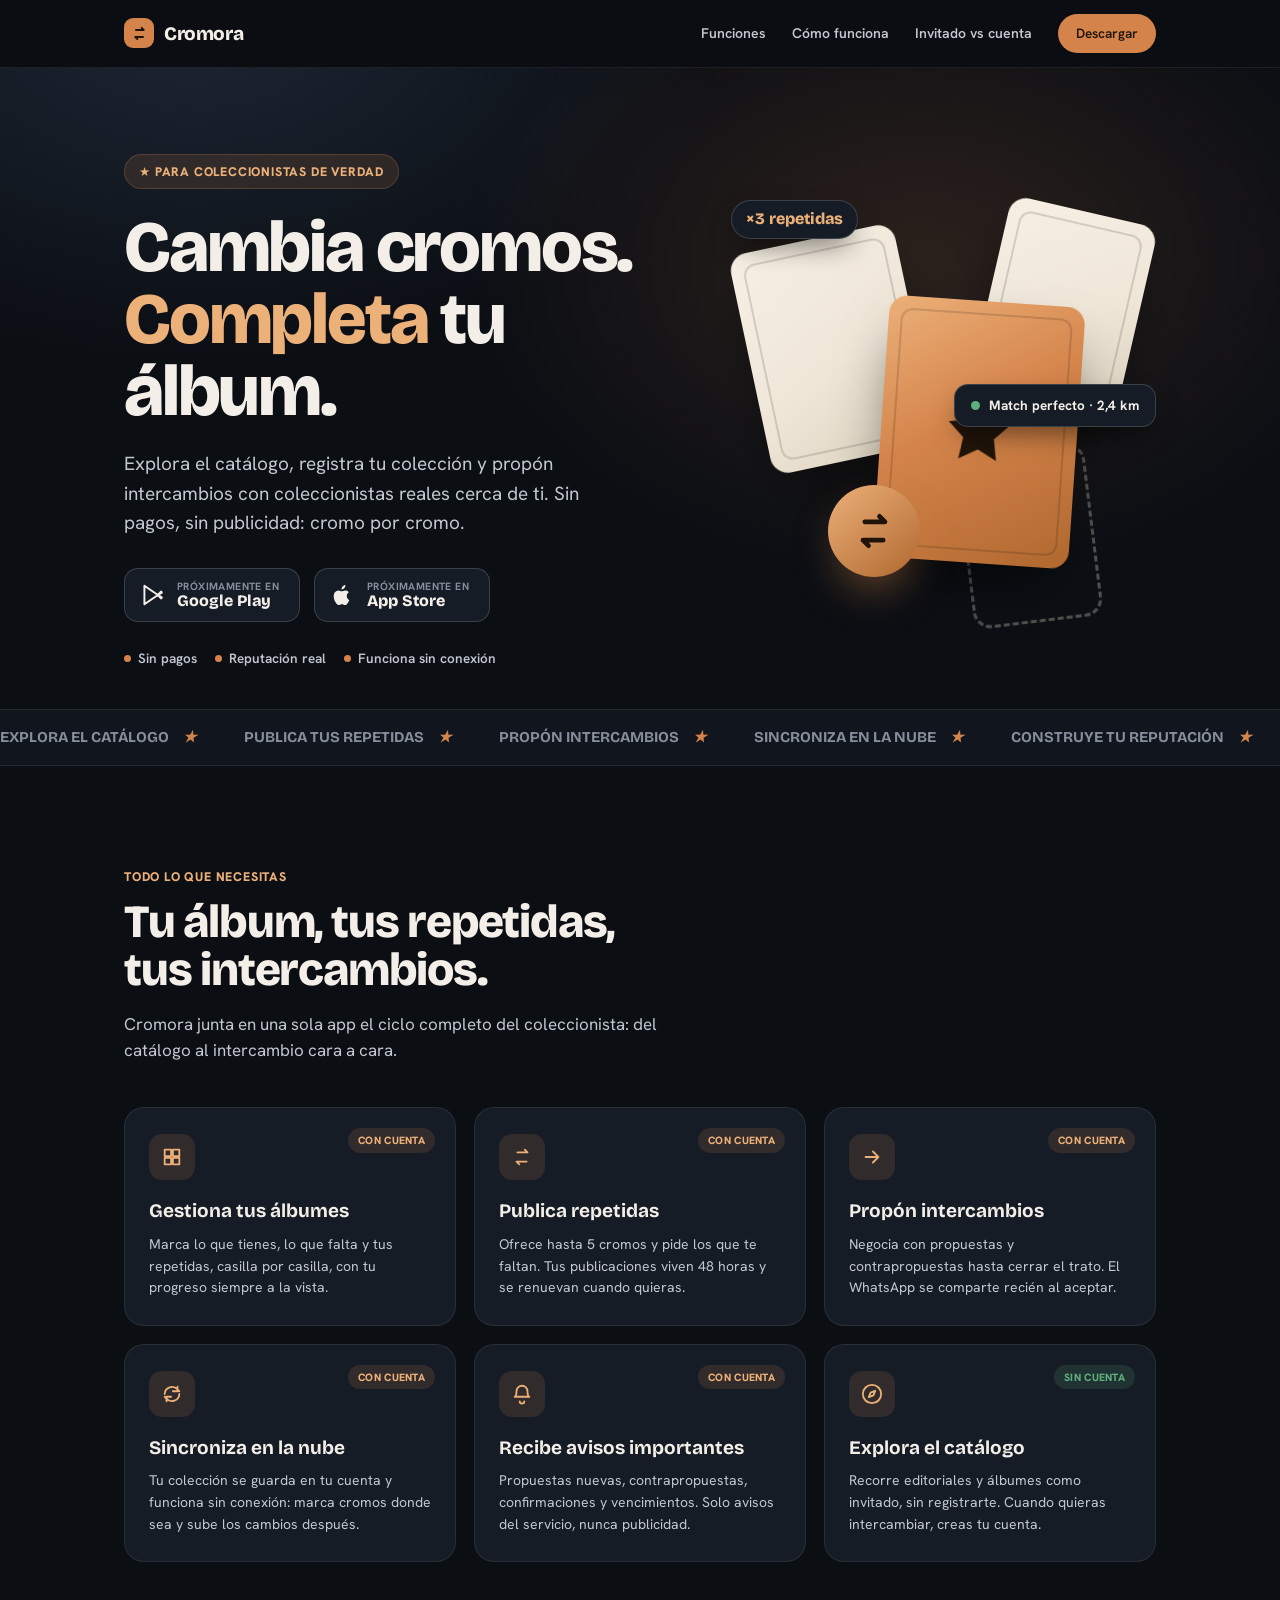
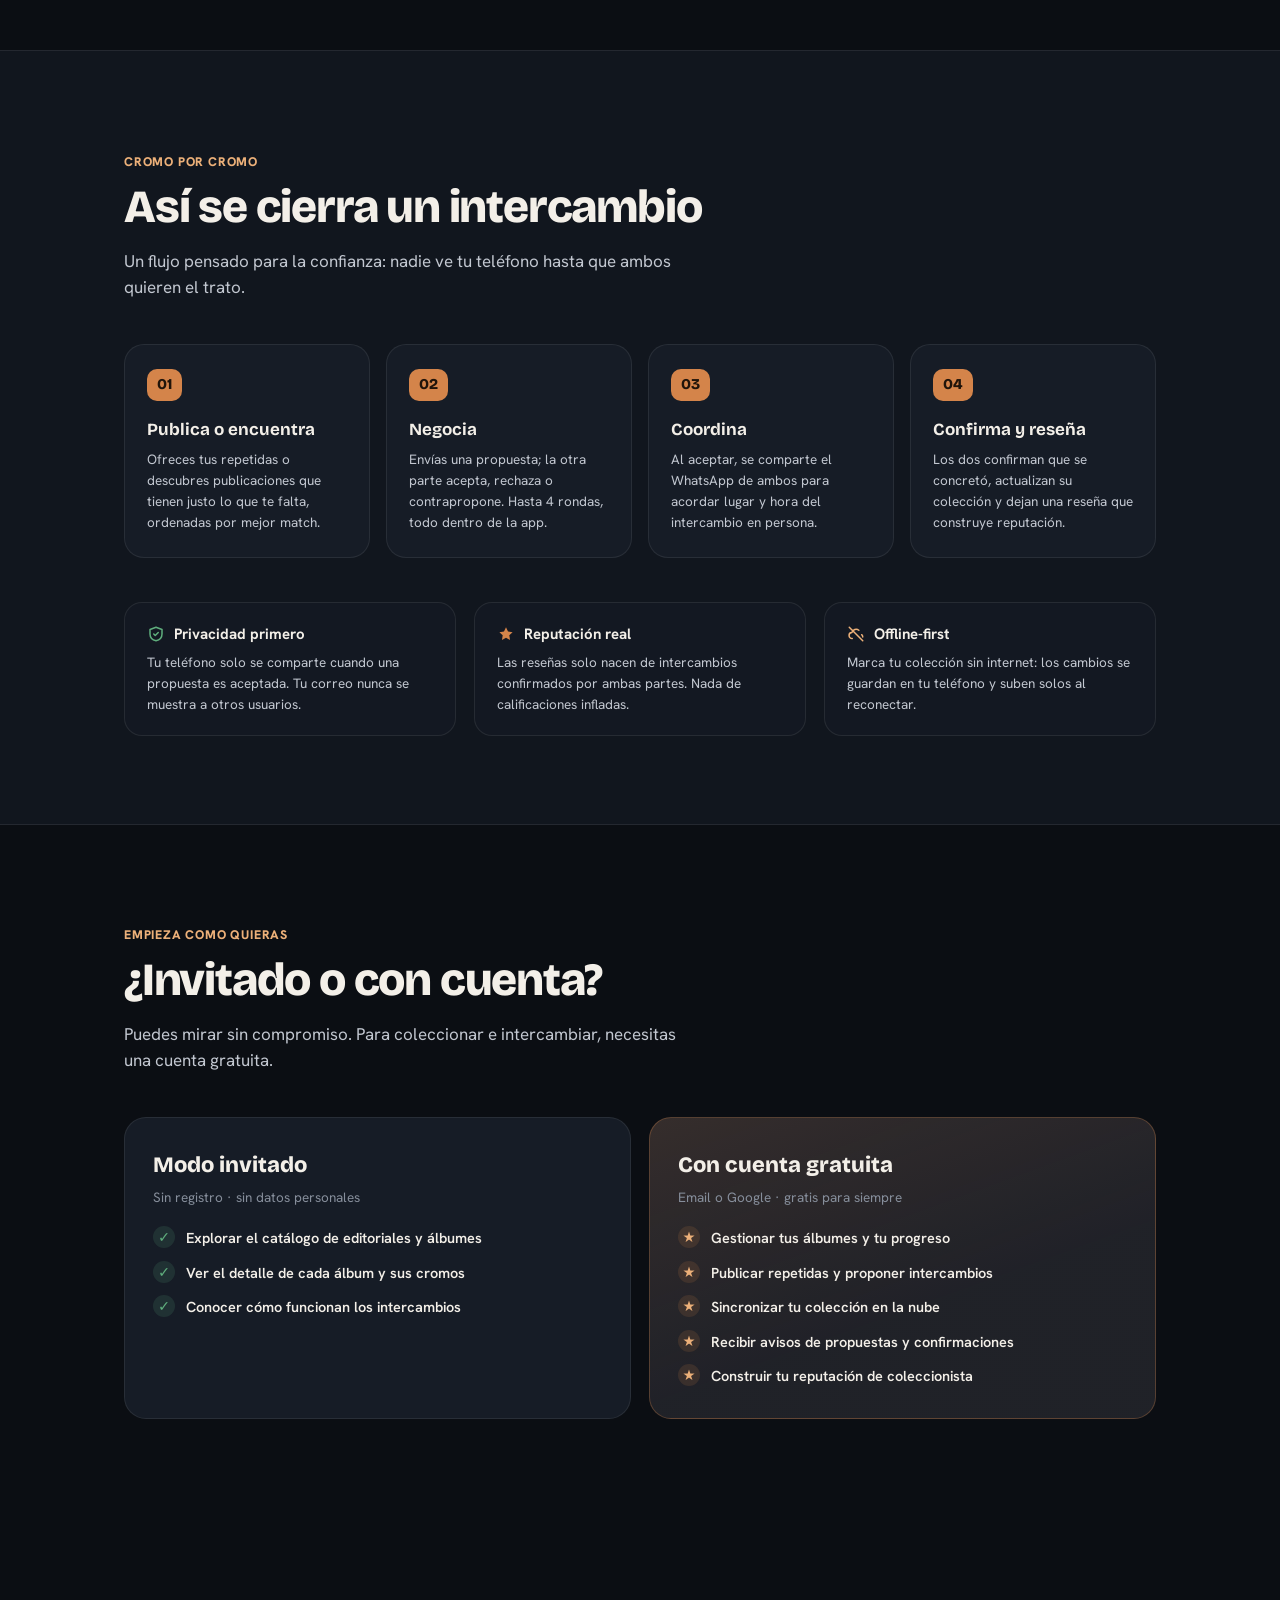
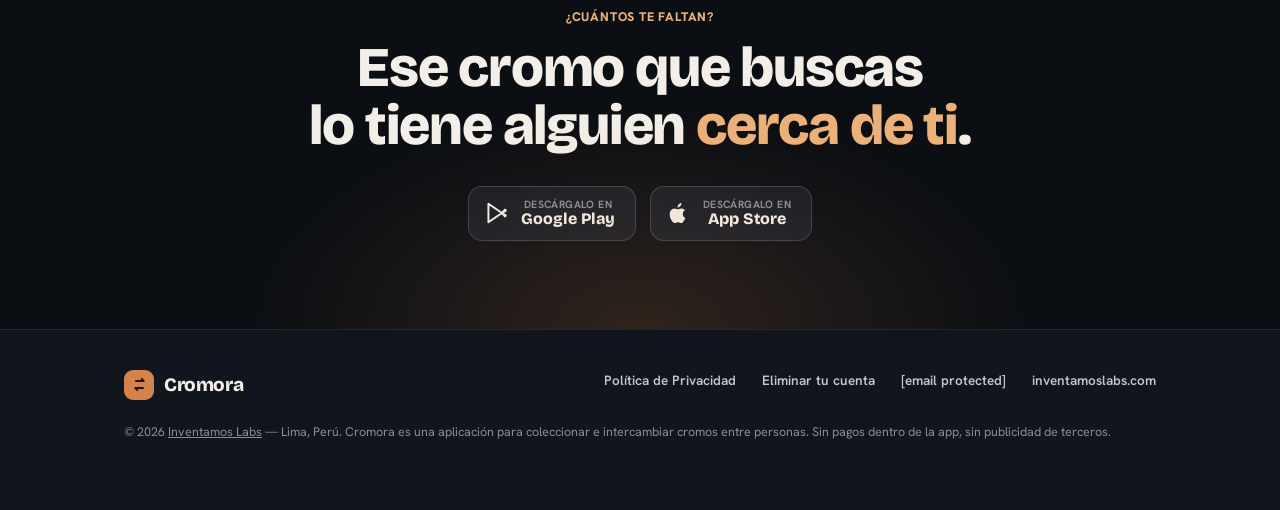
==== cromora.html @ b6d37488 "feat: add cromora pages" ====
<!DOCTYPE html>
<html lang="es">
<head>
<meta charset="UTF-8" />
<meta name="viewport" content="width=device-width, initial-scale=1.0" />
<title>Cromora — Cambia cromos. Completa tu álbum.</title>
<meta name="description" content="Cromora es la app para coleccionistas: explora catálogos de álbumes, registra tu colección, publica repetidas e intercambia con personas reales cerca de ti." />
<meta property="og:title" content="Cromora — Cambia cromos. Completa tu álbum." />
<meta property="og:description" content="La app para coleccionistas: catálogo, colección offline-first, intercambios con reputación real. Sin pagos, sin publicidad." />
<meta property="og:type" content="website" />
<link rel="preconnect" href="https://fonts.googleapis.com" />
<link rel="preconnect" href="https://fonts.gstatic.com" crossorigin />
<link href="https://fonts.googleapis.com/css2?family=Hanken+Grotesk:wght@400;500;600;700;800&family=Bricolage+Grotesque:opsz,wght@12..96,600;12..96,700;12..96,800&display=swap" rel="stylesheet" />
<style>
  :root {
    --bg: #0B0E13;
    --bg2: #11161E;
    --surface: #161C26;
    --surface-2: #1D2430;
    --border: rgba(255,255,255,0.08);
    --border-strong: rgba(255,255,255,0.16);
    --text: #F3EFE8;
    --text-2: #C2C7D0;
    --muted: #868E9B;
    --amber: #D4844A;
    --amber-l: #ECB079;
    --amber-d: #B0682F;
    --amber-soft: rgba(212,132,74,0.14);
    --green: #5FAE7D;
    --green-soft: rgba(95,174,125,0.15);
    --paper: #EFE6D8;
    --ink: #20140A;
    --font-ui: 'Hanken Grotesk', system-ui, sans-serif;
    --font-display: 'Bricolage Grotesque', 'Hanken Grotesk', sans-serif;
  }
  * { box-sizing: border-box; }
  html { scroll-behavior: smooth; }
  body {
    margin: 0; background: var(--bg); color: var(--text);
    font-family: var(--font-ui); line-height: 1.55;
    -webkit-font-smoothing: antialiased; text-rendering: optimizeLegibility;
    overflow-x: hidden;
  }
  a { color: var(--amber-l); }
  .wrap { max-width: 1080px; margin: 0 auto; padding: 0 24px; }

  /* ---------- nav ---------- */
  .nav { position: sticky; top: 0; z-index: 50; backdrop-filter: blur(14px);
    background: color-mix(in oklab, var(--bg) 82%, transparent); border-bottom: 1px solid var(--border); }
  .nav-in { max-width: 1080px; margin: 0 auto; padding: 14px 24px; display: flex; align-items: center; justify-content: space-between; gap: 16px; }
  .brand { display: flex; align-items: center; gap: 10px; font-family: var(--font-display); font-weight: 800; font-size: 19px; letter-spacing: -.4px; color: var(--text); text-decoration: none; }
  .brand .bi { width: 30px; height: 30px; border-radius: 9px; background: var(--amber); display: flex; align-items: center; justify-content: center; flex-shrink: 0; }
  .nav-links { display: flex; gap: 26px; align-items: center; }
  .nav-links a { color: var(--text-2); text-decoration: none; font-weight: 600; font-size: 14px; }
  .nav-links a:hover { color: var(--text); }
  .nav-cta { background: var(--amber); color: var(--ink) !important; font-weight: 800; padding: 9px 18px; border-radius: 999px; font-size: 13.5px !important; }
  @media (max-width: 720px) { .nav-links a:not(.nav-cta) { display: none; } }

  /* ---------- hero ---------- */
  .hero { position: relative; padding: 86px 0 40px; overflow: hidden; }
  .hero::before { content: ''; position: absolute; inset: 0;
    background:
      radial-gradient(700px 480px at 72% 30%, rgba(212,132,74,0.16) 0%, transparent 65%),
      radial-gradient(900px 600px at 15% -10%, #1d2735 0%, transparent 60%);
    pointer-events: none; }
  .hero-grid { position: relative; display: grid; grid-template-columns: 1.1fr 0.9fr; gap: 48px; align-items: center; }
  @media (max-width: 880px) { .hero-grid { grid-template-columns: 1fr; } }
  .kicker { display: inline-flex; align-items: center; gap: 8px; font-size: 12.5px; font-weight: 800; letter-spacing: .8px; text-transform: uppercase; color: var(--amber-l);
    background: var(--amber-soft); border: 1px solid rgba(212,132,74,0.25); padding: 7px 14px; border-radius: 999px; margin-bottom: 22px; }
  h1 { font-family: var(--font-display); font-weight: 800; font-size: clamp(42px, 6.4vw, 72px); line-height: 1.0; letter-spacing: -2.2px; margin: 0 0 22px; }
  h1 .am { color: var(--amber-l); }
  .lede { font-size: 19px; color: var(--text-2); max-width: 480px; margin: 0 0 30px; }
  .hero-ctas { display: flex; gap: 14px; flex-wrap: wrap; align-items: center; }
  .store-btn { display: inline-flex; align-items: center; gap: 12px; background: var(--surface); border: 1px solid var(--border-strong);
    border-radius: 14px; padding: 11px 20px 11px 14px; text-decoration: none; color: var(--text); transition: transform .15s ease, border-color .15s ease; }
  .store-btn:hover { transform: translateY(-2px); border-color: var(--amber); }
  .store-btn .stxt { display: flex; flex-direction: column; line-height: 1.15; }
  .store-btn .s1 { font-size: 10.5px; font-weight: 700; letter-spacing: .4px; text-transform: uppercase; color: var(--muted); }
  .store-btn .s2 { font-size: 16px; font-weight: 800; font-family: var(--font-display); }
  .hero-meta { display: flex; gap: 18px; margin-top: 26px; flex-wrap: wrap; }
  .hero-meta span { display: inline-flex; align-items: center; gap: 7px; font-size: 13.5px; font-weight: 600; color: var(--text-2); }
  .hero-meta .d { width: 7px; height: 7px; border-radius: 50%; background: var(--amber); flex-shrink: 0; }

  /* floating cards scene */
  .scene { position: relative; height: 460px; }
  @media (max-width: 880px) { .scene { height: 380px; max-width: 420px; margin: 0 auto; } }
  .fcard { position: absolute; border-radius: 18px; box-shadow: 0 30px 60px -18px rgba(0,0,0,0.65); will-change: transform; }
  .fcard.amber { background: linear-gradient(150deg, var(--amber-l) 0%, var(--amber) 45%, var(--amber-d) 100%); }
  .fcard.paper { background: linear-gradient(150deg, #F6EFE3 0%, var(--paper) 55%, #DCD1BE 100%); }
  .fcard.slot { background: transparent; border: 3px dashed rgba(239,230,216,0.30); box-shadow: none; }
  .fcard .inner { position: absolute; inset: 12px; border-radius: 12px; border: 2.5px solid rgba(0,0,0,0.14); }
  .fcard .glyph { position: absolute; inset: 0; display: flex; align-items: center; justify-content: center; }
  .f1 { width: 168px; height: 224px; left: 8%; top: 12%; transform: rotate(-12deg); animation: float1 7s ease-in-out infinite; }
  .f2 { width: 196px; height: 262px; left: 38%; top: 26%; transform: rotate(4deg); z-index: 3; animation: float2 8s ease-in-out infinite; }
  .f3 { width: 150px; height: 200px; right: 4%; top: 6%; transform: rotate(13deg); animation: float3 9s ease-in-out infinite; }
  .f4 { width: 130px; height: 174px; right: 14%; bottom: 4%; transform: rotate(-7deg); }
  @keyframes float1 { 50% { transform: rotate(-12deg) translateY(-12px); } }
  @keyframes float2 { 50% { transform: rotate(4deg) translateY(-16px); } }
  @keyframes float3 { 50% { transform: rotate(13deg) translateY(-10px); } }
  @media (prefers-reduced-motion: reduce) { .fcard { animation: none !important; } }
  .swap-disc { position: absolute; left: 26%; bottom: 14%; width: 92px; height: 92px; border-radius: 50%; z-index: 4;
    background: linear-gradient(140deg, var(--amber-l), var(--amber-d)); display: flex; align-items: center; justify-content: center;
    box-shadow: 0 22px 44px -12px rgba(212,132,74,0.5); }
  .badge-x3 { position: absolute; left: 4%; top: 4%; z-index: 5; background: var(--surface); border: 1px solid var(--border-strong);
    border-radius: 999px; padding: 6px 14px; font-family: var(--font-display); font-weight: 800; font-size: 16px; color: var(--amber-l);
    box-shadow: 0 12px 28px -8px rgba(0,0,0,0.6); }
  .badge-match { position: absolute; right: 0; top: 44%; z-index: 5; background: var(--surface); border: 1px solid var(--border-strong);
    border-radius: 14px; padding: 10px 16px; display: flex; align-items: center; gap: 9px; box-shadow: 0 12px 28px -8px rgba(0,0,0,0.6); }
  .badge-match b { font-size: 13.5px; }
  .badge-match .dd { width: 9px; height: 9px; border-radius: 50%; background: var(--green); }

  /* ---------- ticker ---------- */
  .ticker { border-top: 1px solid var(--border); border-bottom: 1px solid var(--border); padding: 16px 0; overflow: hidden; background: var(--bg2); }
  .ticker-in { display: flex; gap: 48px; white-space: nowrap; animation: tick 30s linear infinite; width: max-content; }
  @keyframes tick { to { transform: translateX(-50%); } }
  @media (prefers-reduced-motion: reduce) { .ticker-in { animation: none; } }
  .ticker span { font-family: var(--font-display); font-weight: 700; font-size: 15px; color: var(--muted); display: inline-flex; align-items: center; gap: 14px; }
  .ticker .tk { color: var(--amber); }

  /* ---------- sections ---------- */
  section { padding: 88px 0; }
  .sec-kicker { font-size: 12.5px; font-weight: 800; letter-spacing: .8px; text-transform: uppercase; color: var(--amber-l); margin-bottom: 12px; }
  h2 { font-family: var(--font-display); font-weight: 800; font-size: clamp(30px, 4.4vw, 46px); letter-spacing: -1.2px; line-height: 1.05; margin: 0 0 16px; }
  .sec-lede { font-size: 17px; color: var(--text-2); max-width: 560px; margin: 0 0 44px; }

  /* features */
  .feat-grid { display: grid; grid-template-columns: repeat(3, 1fr); gap: 18px; }
  @media (max-width: 880px) { .feat-grid { grid-template-columns: 1fr 1fr; } }
  @media (max-width: 600px) { .feat-grid { grid-template-columns: 1fr; } }
  .feat { background: var(--surface); border: 1px solid var(--border); border-radius: 20px; padding: 26px 24px; position: relative; transition: transform .2s ease, border-color .2s ease; }
  .feat:hover { transform: translateY(-4px); border-color: var(--border-strong); }
  .feat .fi { width: 46px; height: 46px; border-radius: 13px; background: var(--amber-soft); color: var(--amber-l); display: flex; align-items: center; justify-content: center; margin-bottom: 16px; }
  .feat h3 { font-family: var(--font-display); font-weight: 700; font-size: 19px; margin: 0 0 8px; }
  .feat p { color: var(--text-2); font-size: 14px; margin: 0; }
  .feat .tag { position: absolute; top: 20px; right: 20px; font-size: 10.5px; font-weight: 800; letter-spacing: .3px; text-transform: uppercase; padding: 4px 10px; border-radius: 999px; white-space: nowrap; }
  .tag.guest { background: var(--green-soft); color: var(--green); }
  .tag.account { background: var(--amber-soft); color: var(--amber-l); }
  .feat.wide { grid-column: span 3; display: grid; grid-template-columns: auto 1fr; gap: 22px; align-items: center; }
  @media (max-width: 880px) { .feat.wide { grid-column: span 2; grid-template-columns: 1fr; } }
  @media (max-width: 600px) { .feat.wide { grid-column: span 1; } }

  /* how it works */
  .how { background: var(--bg2); border-top: 1px solid var(--border); border-bottom: 1px solid var(--border); }
  .steps { display: grid; grid-template-columns: repeat(4, 1fr); gap: 16px; counter-reset: paso; }
  @media (max-width: 880px) { .steps { grid-template-columns: 1fr 1fr; } }
  @media (max-width: 560px) { .steps { grid-template-columns: 1fr; } }
  .step { background: var(--surface); border: 1px solid var(--border); border-radius: 20px; padding: 24px 22px; counter-increment: paso; }
  .step::before { content: '0' counter(paso); font-family: var(--font-display); font-weight: 800; font-size: 15px; color: var(--ink);
    background: var(--amber); border-radius: 10px; padding: 4px 10px; display: inline-block; margin-bottom: 16px; }
  .step h3 { font-family: var(--font-display); font-weight: 700; font-size: 17px; margin: 0 0 6px; }
  .step p { color: var(--text-2); font-size: 13.5px; margin: 0; }

  /* trust strip */
  .trust { display: grid; grid-template-columns: repeat(3, 1fr); gap: 18px; margin-top: 44px; }
  @media (max-width: 720px) { .trust { grid-template-columns: 1fr; } }
  .trust .t { border: 1px solid var(--border); border-radius: 18px; padding: 20px 22px; background: color-mix(in oklab, var(--surface) 60%, transparent); }
  .trust .t b { display: flex; align-items: center; gap: 9px; font-size: 15px; margin-bottom: 6px; }
  .trust .t p { margin: 0; font-size: 13.5px; color: var(--text-2); }

  /* guest vs account */
  .acc-grid { display: grid; grid-template-columns: 1fr 1fr; gap: 18px; }
  @media (max-width: 720px) { .acc-grid { grid-template-columns: 1fr; } }
  .acc { border-radius: 22px; padding: 30px 28px; border: 1px solid var(--border); }
  .acc.guest-card { background: var(--surface); }
  .acc.account-card { background: linear-gradient(160deg, rgba(212,132,74,0.16) 0%, rgba(212,132,74,0.05) 60%), var(--surface); border-color: rgba(212,132,74,0.3); }
  .acc h3 { font-family: var(--font-display); font-weight: 800; font-size: 22px; margin: 0 0 4px; }
  .acc .sub { color: var(--muted); font-size: 13.5px; margin: 0 0 20px; }
  .acc ul { list-style: none; margin: 0; padding: 0; display: flex; flex-direction: column; gap: 12px; }
  .acc li { display: flex; align-items: flex-start; gap: 11px; font-size: 14.5px; font-weight: 600; }
  .acc li .ck { flex-shrink: 0; width: 22px; height: 22px; border-radius: 50%; display: flex; align-items: center; justify-content: center; margin-top: -1px; }
  .acc.guest-card .ck { background: var(--green-soft); color: var(--green); }
  .acc.account-card .ck { background: var(--amber-soft); color: var(--amber-l); }

  /* CTA final */
  .final { text-align: center; position: relative; overflow: hidden; }
  .final::before { content: ''; position: absolute; inset: 0;
    background: radial-gradient(560px 320px at 50% 100%, rgba(212,132,74,0.18) 0%, transparent 70%); pointer-events: none; }
  .final h2 { font-size: clamp(34px, 5.4vw, 56px); }
  .final .hero-ctas { justify-content: center; margin-top: 30px; }

  /* footer */
  footer { border-top: 1px solid var(--border); padding: 40px 0 56px; background: var(--bg2); }
  .foot-grid { display: flex; justify-content: space-between; gap: 24px; flex-wrap: wrap; align-items: flex-start; }
  .foot-links { display: flex; gap: 26px; flex-wrap: wrap; }
  .foot-links a { color: var(--text-2); text-decoration: none; font-size: 13.5px; font-weight: 600; }
  .foot-links a:hover { color: var(--amber-l); }
  .foot-note { margin-top: 22px; color: var(--muted); font-size: 12.5px; }
  .foot-note a { color: var(--muted); }

  /* reveal on scroll */
  .rv { opacity: 0; transform: translateY(22px); transition: opacity .6s ease, transform .6s ease; }
  .rv.on { opacity: 1; transform: none; }
  @media (prefers-reduced-motion: reduce) { .rv { opacity: 1; transform: none; transition: none; } }
</style>
</head>
<body>

<nav class="nav">
  <div class="nav-in">
    <a class="brand" href="#top">
      <span class="bi"><svg width="17" height="17" viewBox="0 0 24 24" fill="none" stroke="#20140A" stroke-width="2.6" stroke-linecap="round" stroke-linejoin="round"><path d="M7 7h11l-3-3M17 17H6l3 3"/></svg></span>
      Cromora
    </a>
    <div class="nav-links">
      <a href="#funciones">Funciones</a>
      <a href="#como">Cómo funciona</a>
      <a href="#cuenta">Invitado vs cuenta</a>
      <a class="nav-cta" href="#descargar">Descargar</a>
    </div>
  </div>
</nav>

<header class="hero" id="top">
  <div class="wrap hero-grid">
    <div>
      <span class="kicker">★ Para coleccionistas de verdad</span>
      <h1>Cambia cromos.<br /><span class="am">Completa</span> tu álbum.</h1>
      <p class="lede">Explora el catálogo, registra tu colección y propón intercambios con coleccionistas reales cerca de ti. Sin pagos, sin publicidad: cromo por cromo.</p>
      <div class="hero-ctas" id="descargar">
        <a class="store-btn" href="#" aria-label="Próximamente en Google Play">
          <svg width="26" height="26" viewBox="0 0 24 24" fill="none" stroke="currentColor" stroke-width="1.8" stroke-linejoin="round"><path d="M5 3.5v17L17.5 12zM5 3.5 13 9M5 20.5 13 15M17.5 12l2.8 1.6c1 .6 1 1 0 1.6l-2.8-3.2 2.8-3.2c1 .6 1 1 0 1.6z"/></svg>
          <span class="stxt"><span class="s1">Próximamente en</span><span class="s2">Google Play</span></span>
        </a>
        <a class="store-btn" href="#" aria-label="Próximamente en App Store">
          <svg width="26" height="26" viewBox="0 0 24 24" fill="currentColor"><path d="M16.4 12.8c0-2.2 1.8-3.2 1.9-3.3-1-1.5-2.6-1.7-3.2-1.7-1.4-.1-2.7.8-3.4.8-.7 0-1.8-.8-2.9-.8-1.5 0-2.9.9-3.7 2.2-1.6 2.7-.4 6.8 1.1 9 .7 1.1 1.6 2.3 2.8 2.3 1.1 0 1.5-.7 2.9-.7s1.7.7 2.9.7c1.2 0 2-1.1 2.7-2.2.9-1.2 1.2-2.4 1.2-2.5-.1 0-2.3-.9-2.3-3.8zM14.2 5.6c.6-.8 1-1.8.9-2.9-.9 0-2 .6-2.6 1.4-.6.7-1.1 1.8-.9 2.8 1 .1 2-.5 2.6-1.3z"/></svg>
          <span class="stxt"><span class="s1">Próximamente en</span><span class="s2">App Store</span></span>
        </a>
      </div>
      <div class="hero-meta">
        <span><span class="d"></span> Sin pagos</span>
        <span><span class="d"></span> Reputación real</span>
        <span><span class="d"></span> Funciona sin conexión</span>
      </div>
    </div>

    <div class="scene" aria-hidden="true">
      <span class="badge-x3">×3 repetidas</span>
      <div class="fcard paper f1"><div class="inner"></div></div>
      <div class="fcard amber f2">
        <div class="inner"></div>
        <div class="glyph">
          <svg width="84" height="84" viewBox="0 0 24 24" fill="#20140A"><path d="M12 3l2.7 5.6 6.1.9-4.4 4.3 1 6.1-5.4-2.9-5.4 2.9 1-6.1L3.2 9.5l6.1-.9z"/></svg>
        </div>
      </div>
      <div class="fcard paper f3"><div class="inner"></div></div>
      <div class="fcard slot f4"></div>
      <div class="swap-disc">
        <svg width="44" height="44" viewBox="0 0 24 24" fill="none" stroke="#20140A" stroke-width="2.6" stroke-linecap="round" stroke-linejoin="round"><path d="M7 7h11l-3-3M17 17H6l3 3"/></svg>
      </div>
      <div class="badge-match"><span class="dd"></span><b>Match perfecto · 2,4 km</b></div>
    </div>
  </div>
</header>

<div class="ticker" aria-hidden="true">
  <div class="ticker-in">
    <span>EXPLORA EL CATÁLOGO <i class="tk">★</i></span><span>PUBLICA TUS REPETIDAS <i class="tk">★</i></span><span>PROPÓN INTERCAMBIOS <i class="tk">★</i></span><span>SINCRONIZA EN LA NUBE <i class="tk">★</i></span><span>CONSTRUYE TU REPUTACIÓN <i class="tk">★</i></span>
    <span>EXPLORA EL CATÁLOGO <i class="tk">★</i></span><span>PUBLICA TUS REPETIDAS <i class="tk">★</i></span><span>PROPÓN INTERCAMBIOS <i class="tk">★</i></span><span>SINCRONIZA EN LA NUBE <i class="tk">★</i></span><span>CONSTRUYE TU REPUTACIÓN <i class="tk">★</i></span>
  </div>
</div>

<section id="funciones">
  <div class="wrap">
    <p class="sec-kicker rv">Todo lo que necesitas</p>
    <h2 class="rv">Tu álbum, tus repetidas,<br />tus intercambios.</h2>
    <p class="sec-lede rv">Cromora junta en una sola app el ciclo completo del coleccionista: del catálogo al intercambio cara a cara.</p>
    <div class="feat-grid">
      <div class="feat rv">
        <span class="tag account">Con cuenta</span>
        <div class="fi"><svg width="22" height="22" viewBox="0 0 24 24" fill="none" stroke="currentColor" stroke-width="2" stroke-linecap="round" stroke-linejoin="round"><path d="M4 4h7v7H4zM13 4h7v7h-7zM4 13h7v7H4zM13 13h7v7h-7z"/></svg></div>
        <h3>Gestiona tus álbumes</h3>
        <p>Marca lo que tienes, lo que falta y tus repetidas, casilla por casilla, con tu progreso siempre a la vista.</p>
      </div>
      <div class="feat rv">
        <span class="tag account">Con cuenta</span>
        <div class="fi"><svg width="22" height="22" viewBox="0 0 24 24" fill="none" stroke="currentColor" stroke-width="2" stroke-linecap="round" stroke-linejoin="round"><path d="M7 7h11l-3-3M17 17H6l3 3"/></svg></div>
        <h3>Publica repetidas</h3>
        <p>Ofrece hasta 5 cromos y pide los que te faltan. Tus publicaciones viven 48 horas y se renuevan cuando quieras.</p>
      </div>
      <div class="feat rv">
        <span class="tag account">Con cuenta</span>
        <div class="fi"><svg width="22" height="22" viewBox="0 0 24 24" fill="none" stroke="currentColor" stroke-width="2" stroke-linecap="round" stroke-linejoin="round"><path d="M5 12h14M13 6l6 6-6 6"/></svg></div>
        <h3>Propón intercambios</h3>
        <p>Negocia con propuestas y contrapropuestas hasta cerrar el trato. El WhatsApp se comparte recién al aceptar.</p>
      </div>
      <div class="feat rv">
        <span class="tag account">Con cuenta</span>
        <div class="fi"><svg width="22" height="22" viewBox="0 0 24 24" fill="none" stroke="currentColor" stroke-width="2" stroke-linecap="round" stroke-linejoin="round"><path d="M4 12a8 8 0 0 1 14-5l2 2M20 12a8 8 0 0 1-14 5l-2-2M18 4v5h-5M6 20v-5h5"/></svg></div>
        <h3>Sincroniza en la nube</h3>
        <p>Tu colección se guarda en tu cuenta y funciona sin conexión: marca cromos donde sea y sube los cambios después.</p>
      </div>
      <div class="feat rv">
        <span class="tag account">Con cuenta</span>
        <div class="fi"><svg width="22" height="22" viewBox="0 0 24 24" fill="none" stroke="currentColor" stroke-width="2" stroke-linecap="round" stroke-linejoin="round"><path d="M6 9a6 6 0 0 1 12 0c0 5 2 6 2 6H4s2-1 2-6M9.5 20a2.5 2.5 0 0 0 5 0"/></svg></div>
        <h3>Recibe avisos importantes</h3>
        <p>Propuestas nuevas, contrapropuestas, confirmaciones y vencimientos. Solo avisos del servicio, nunca publicidad.</p>
      </div>
      <div class="feat rv">
        <span class="tag guest">Sin cuenta</span>
        <div class="fi"><svg width="22" height="22" viewBox="0 0 24 24" fill="none" stroke="currentColor" stroke-width="2" stroke-linecap="round" stroke-linejoin="round"><path d="M12 2a10 10 0 1 0 0 20 10 10 0 0 0 0-20m3.5 6.5-2 5-5 2 2-5z"/></svg></div>
        <h3>Explora el catálogo</h3>
        <p>Recorre editoriales y álbumes como invitado, sin registrarte. Cuando quieras intercambiar, creas tu cuenta.</p>
      </div>
    </div>
  </div>
</section>

<section class="how" id="como">
  <div class="wrap">
    <p class="sec-kicker rv">Cromo por cromo</p>
    <h2 class="rv">Así se cierra un intercambio</h2>
    <p class="sec-lede rv">Un flujo pensado para la confianza: nadie ve tu teléfono hasta que ambos quieren el trato.</p>
    <div class="steps">
      <div class="step rv"><h3>Publica o encuentra</h3><p>Ofreces tus repetidas o descubres publicaciones que tienen justo lo que te falta, ordenadas por mejor match.</p></div>
      <div class="step rv"><h3>Negocia</h3><p>Envías una propuesta; la otra parte acepta, rechaza o contrapropone. Hasta 4 rondas, todo dentro de la app.</p></div>
      <div class="step rv"><h3>Coordina</h3><p>Al aceptar, se comparte el WhatsApp de ambos para acordar lugar y hora del intercambio en persona.</p></div>
      <div class="step rv"><h3>Confirma y reseña</h3><p>Los dos confirman que se concretó, actualizan su colección y dejan una reseña que construye reputación.</p></div>
    </div>
    <div class="trust">
      <div class="t rv"><b><svg width="18" height="18" viewBox="0 0 24 24" fill="none" stroke="#5FAE7D" stroke-width="2" stroke-linecap="round" stroke-linejoin="round"><path d="M12 3l8 3v6c0 5-3.5 8-8 9-4.5-1-8-4-8-9V6zM9 12l2 2 4-4"/></svg> Privacidad primero</b><p>Tu teléfono solo se comparte cuando una propuesta es aceptada. Tu correo nunca se muestra a otros usuarios.</p></div>
      <div class="t rv"><b><svg width="18" height="18" viewBox="0 0 24 24" fill="#D4844A"><path d="M12 3l2.7 5.6 6.1.9-4.4 4.3 1 6.1-5.4-2.9-5.4 2.9 1-6.1L3.2 9.5l6.1-.9z"/></svg> Reputación real</b><p>Las reseñas solo nacen de intercambios confirmados por ambas partes. Nada de calificaciones infladas.</p></div>
      <div class="t rv"><b><svg width="18" height="18" viewBox="0 0 24 24" fill="none" stroke="#ECB079" stroke-width="2" stroke-linecap="round" stroke-linejoin="round"><path d="M3 3l18 18M7 18a4 4 0 0 1-.5-8 6 6 0 0 1 9.3-3M21 16a4 4 0 0 0-1.5-3.1"/></svg> Offline-first</b><p>Marca tu colección sin internet: los cambios se guardan en tu teléfono y suben solos al reconectar.</p></div>
    </div>
  </div>
</section>

<section id="cuenta">
  <div class="wrap">
    <p class="sec-kicker rv">Empieza como quieras</p>
    <h2 class="rv">¿Invitado o con cuenta?</h2>
    <p class="sec-lede rv">Puedes mirar sin compromiso. Para coleccionar e intercambiar, necesitas una cuenta gratuita.</p>
    <div class="acc-grid">
      <div class="acc guest-card rv">
        <h3>Modo invitado</h3>
        <p class="sub">Sin registro · sin datos personales</p>
        <ul>
          <li><span class="ck">✓</span> Explorar el catálogo de editoriales y álbumes</li>
          <li><span class="ck">✓</span> Ver el detalle de cada álbum y sus cromos</li>
          <li><span class="ck">✓</span> Conocer cómo funcionan los intercambios</li>
        </ul>
      </div>
      <div class="acc account-card rv">
        <h3>Con cuenta gratuita</h3>
        <p class="sub">Email o Google · gratis para siempre</p>
        <ul>
          <li><span class="ck">★</span> Gestionar tus álbumes y tu progreso</li>
          <li><span class="ck">★</span> Publicar repetidas y proponer intercambios</li>
          <li><span class="ck">★</span> Sincronizar tu colección en la nube</li>
          <li><span class="ck">★</span> Recibir avisos de propuestas y confirmaciones</li>
          <li><span class="ck">★</span> Construir tu reputación de coleccionista</li>
        </ul>
      </div>
    </div>
  </div>
</section>

<section class="final">
  <div class="wrap">
    <p class="sec-kicker rv">¿Cuántos te faltan?</p>
    <h2 class="rv">Ese cromo que buscas<br />lo tiene alguien <span style="color:var(--amber-l)">cerca de ti</span>.</h2>
    <div class="hero-ctas rv">
      <a class="store-btn" href="#" aria-label="Descárgalo en Google Play">
        <svg width="26" height="26" viewBox="0 0 24 24" fill="none" stroke="currentColor" stroke-width="1.8" stroke-linejoin="round"><path d="M5 3.5v17L17.5 12zM5 3.5 13 9M5 20.5 13 15M17.5 12l2.8 1.6c1 .6 1 1 0 1.6l-2.8-3.2 2.8-3.2c1 .6 1 1 0 1.6z"/></svg>
        <span class="stxt"><span class="s1">Descárgalo en</span><span class="s2">Google Play</span></span>
      </a>
      <a class="store-btn" href="#" aria-label="Descárgalo en App Store">
        <svg width="26" height="26" viewBox="0 0 24 24" fill="currentColor"><path d="M16.4 12.8c0-2.2 1.8-3.2 1.9-3.3-1-1.5-2.6-1.7-3.2-1.7-1.4-.1-2.7.8-3.4.8-.7 0-1.8-.8-2.9-.8-1.5 0-2.9.9-3.7 2.2-1.6 2.7-.4 6.8 1.1 9 .7 1.1 1.6 2.3 2.8 2.3 1.1 0 1.5-.7 2.9-.7s1.7.7 2.9.7c1.2 0 2-1.1 2.7-2.2.9-1.2 1.2-2.4 1.2-2.5-.1 0-2.3-.9-2.3-3.8zM14.2 5.6c.6-.8 1-1.8.9-2.9-.9 0-2 .6-2.6 1.4-.6.7-1.1 1.8-.9 2.8 1 .1 2-.5 2.6-1.3z"/></svg>
        <span class="stxt"><span class="s1">Descárgalo en</span><span class="s2">App Store</span></span>
      </a>
    </div>
  </div>
</section>

<footer>
  <div class="wrap">
    <div class="foot-grid">
      <a class="brand" href="#top">
        <span class="bi"><svg width="17" height="17" viewBox="0 0 24 24" fill="none" stroke="#20140A" stroke-width="2.6" stroke-linecap="round" stroke-linejoin="round"><path d="M7 7h11l-3-3M17 17H6l3 3"/></svg></span>
        Cromora
      </a>
      <div class="foot-links">
        <a href="./privacy-policy.html">Política de Privacidad</a>
        <a href="./eliminar-cuenta.html">Eliminar tu cuenta</a>
        <a href="/cdn-cgi/l/email-protection#92e1fde2fde0e6f7d2fbfce4f7fce6f3fffde1fef3f0e1bcf1fdff"><span class="__cf_email__" data-cfemail="0a79657a65787e6f4a63647c6f647e6b676579666b687924696567">[email&#160;protected]</span></a>
        <a href="https://inventamoslabs.com">inventamoslabs.com</a>
      </div>
    </div>
    <p class="foot-note">© 2026 <a href="https://inventamoslabs.com">Inventamos Labs</a> — Lima, Perú. Cromora es una aplicación para coleccionar e intercambiar cromos entre personas. Sin pagos dentro de la app, sin publicidad de terceros.</p>
  </div>
</footer>

<script data-cfasync="false" src="/cdn-cgi/scripts/5c5dd728/cloudflare-static/email-decode.min.js"></script><script>
  // reveal on scroll (rAF + getBoundingClientRect: funciona en cualquier contexto)
  (function () {
    var els = Array.prototype.slice.call(document.querySelectorAll('.rv'));
    function check() {
      var vh = window.innerHeight || document.documentElement.clientHeight;
      for (var i = els.length - 1; i >= 0; i--) {
        var r = els[i].getBoundingClientRect();
        if (r.top < vh * 0.92) {
          els[i].classList.add('on');
          els.splice(i, 1);
        }
      }
      if (!els.length) {
        window.removeEventListener('scroll', onScroll);
        window.removeEventListener('resize', onScroll);
        if (iv) { clearInterval(iv); iv = null; }
      }
    }
    function onScroll() { check(); }
    window.addEventListener('scroll', onScroll, { passive: true });
    window.addEventListener('resize', onScroll);
    var iv = setInterval(check, 400); // respaldo: entornos donde 'scroll' no dispara
    check();
  })();
</script>
</body>
</html>
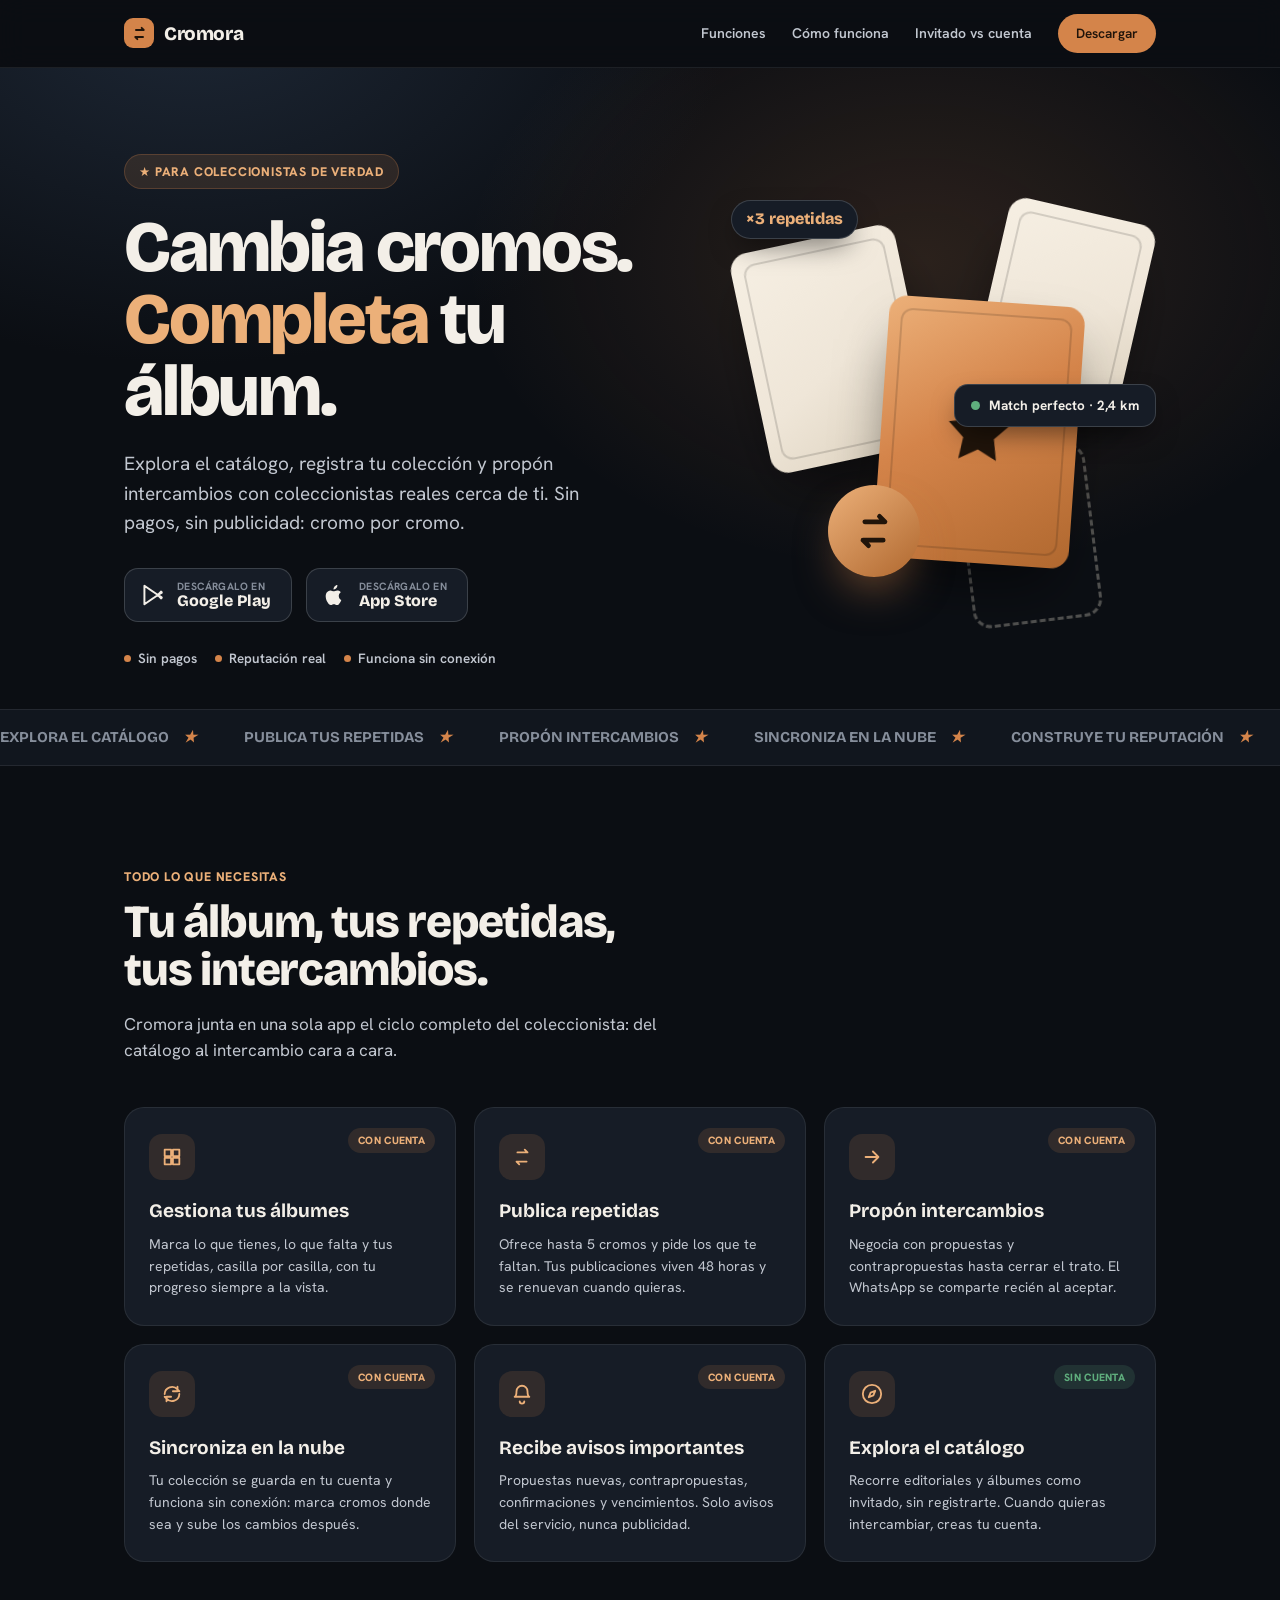
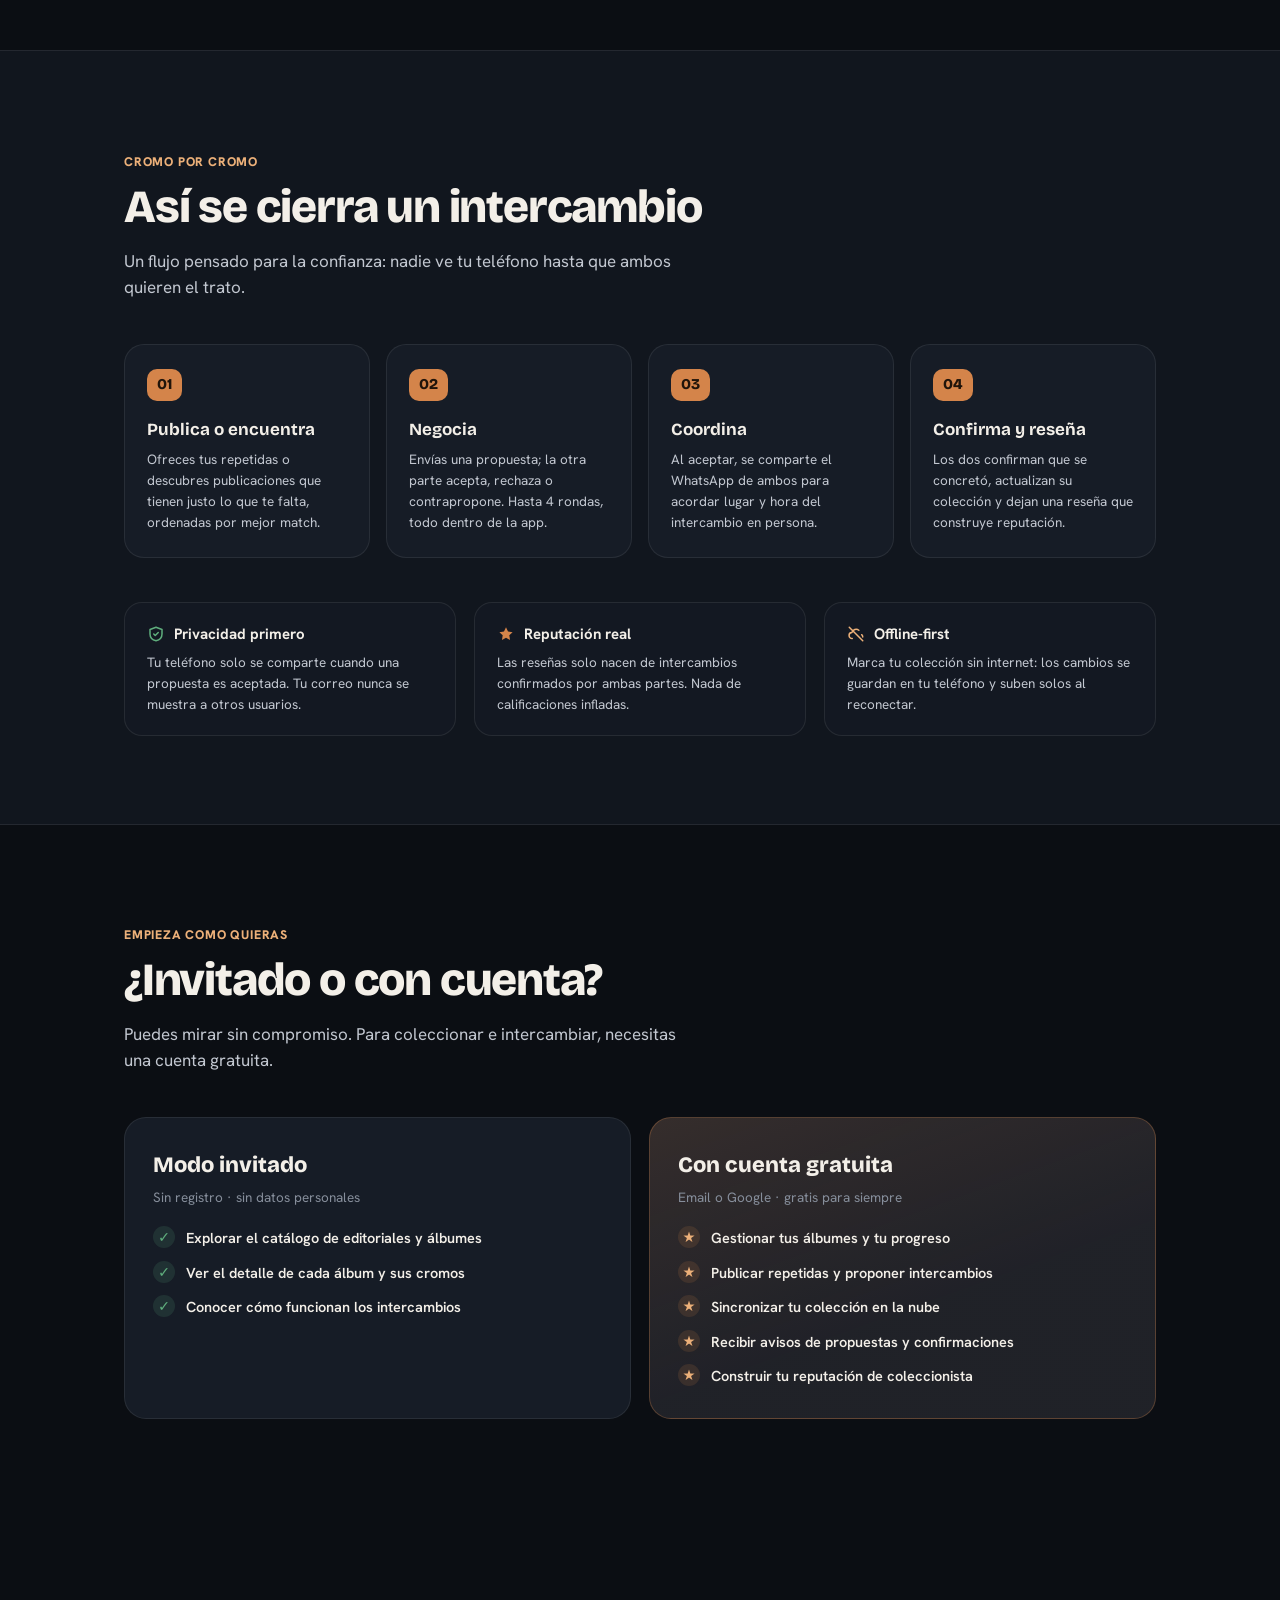
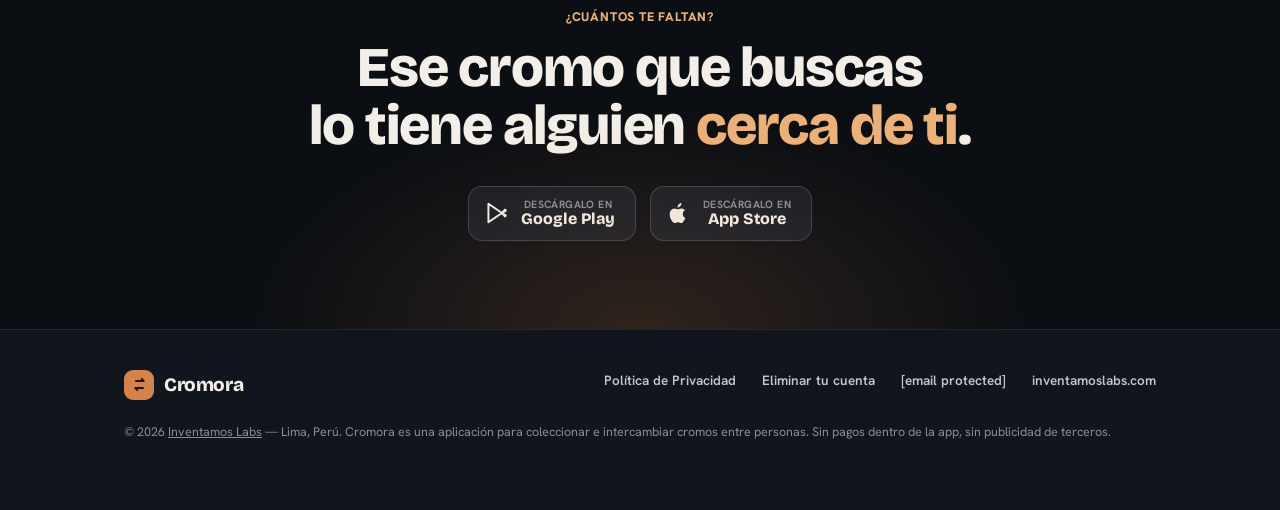
==== commit e77b40f0: "fix: update title in buttons" ====
--- a/cromora.html
+++ b/cromora.html
@@ -217,13 +217,13 @@
       <h1>Cambia cromos.<br /><span class="am">Completa</span> tu álbum.</h1>
       <p class="lede">Explora el catálogo, registra tu colección y propón intercambios con coleccionistas reales cerca de ti. Sin pagos, sin publicidad: cromo por cromo.</p>
       <div class="hero-ctas" id="descargar">
-        <a class="store-btn" href="#" aria-label="Próximamente en Google Play">
+        <a class="store-btn" href="#" aria-label="Descárgalo en Google Play">
           <svg width="26" height="26" viewBox="0 0 24 24" fill="none" stroke="currentColor" stroke-width="1.8" stroke-linejoin="round"><path d="M5 3.5v17L17.5 12zM5 3.5 13 9M5 20.5 13 15M17.5 12l2.8 1.6c1 .6 1 1 0 1.6l-2.8-3.2 2.8-3.2c1 .6 1 1 0 1.6z"/></svg>
-          <span class="stxt"><span class="s1">Próximamente en</span><span class="s2">Google Play</span></span>
+          <span class="stxt"><span class="s1">Descárgalo en</span><span class="s2">Google Play</span></span>
         </a>
-        <a class="store-btn" href="#" aria-label="Próximamente en App Store">
+        <a class="store-btn" href="#" aria-label="Descárgalo en App Store">
           <svg width="26" height="26" viewBox="0 0 24 24" fill="currentColor"><path d="M16.4 12.8c0-2.2 1.8-3.2 1.9-3.3-1-1.5-2.6-1.7-3.2-1.7-1.4-.1-2.7.8-3.4.8-.7 0-1.8-.8-2.9-.8-1.5 0-2.9.9-3.7 2.2-1.6 2.7-.4 6.8 1.1 9 .7 1.1 1.6 2.3 2.8 2.3 1.1 0 1.5-.7 2.9-.7s1.7.7 2.9.7c1.2 0 2-1.1 2.7-2.2.9-1.2 1.2-2.4 1.2-2.5-.1 0-2.3-.9-2.3-3.8zM14.2 5.6c.6-.8 1-1.8.9-2.9-.9 0-2 .6-2.6 1.4-.6.7-1.1 1.8-.9 2.8 1 .1 2-.5 2.6-1.3z"/></svg>
-          <span class="stxt"><span class="s1">Próximamente en</span><span class="s2">App Store</span></span>
+          <span class="stxt"><span class="s1">Descárgalo en</span><span class="s2">App Store</span></span>
         </a>
       </div>
       <div class="hero-meta">
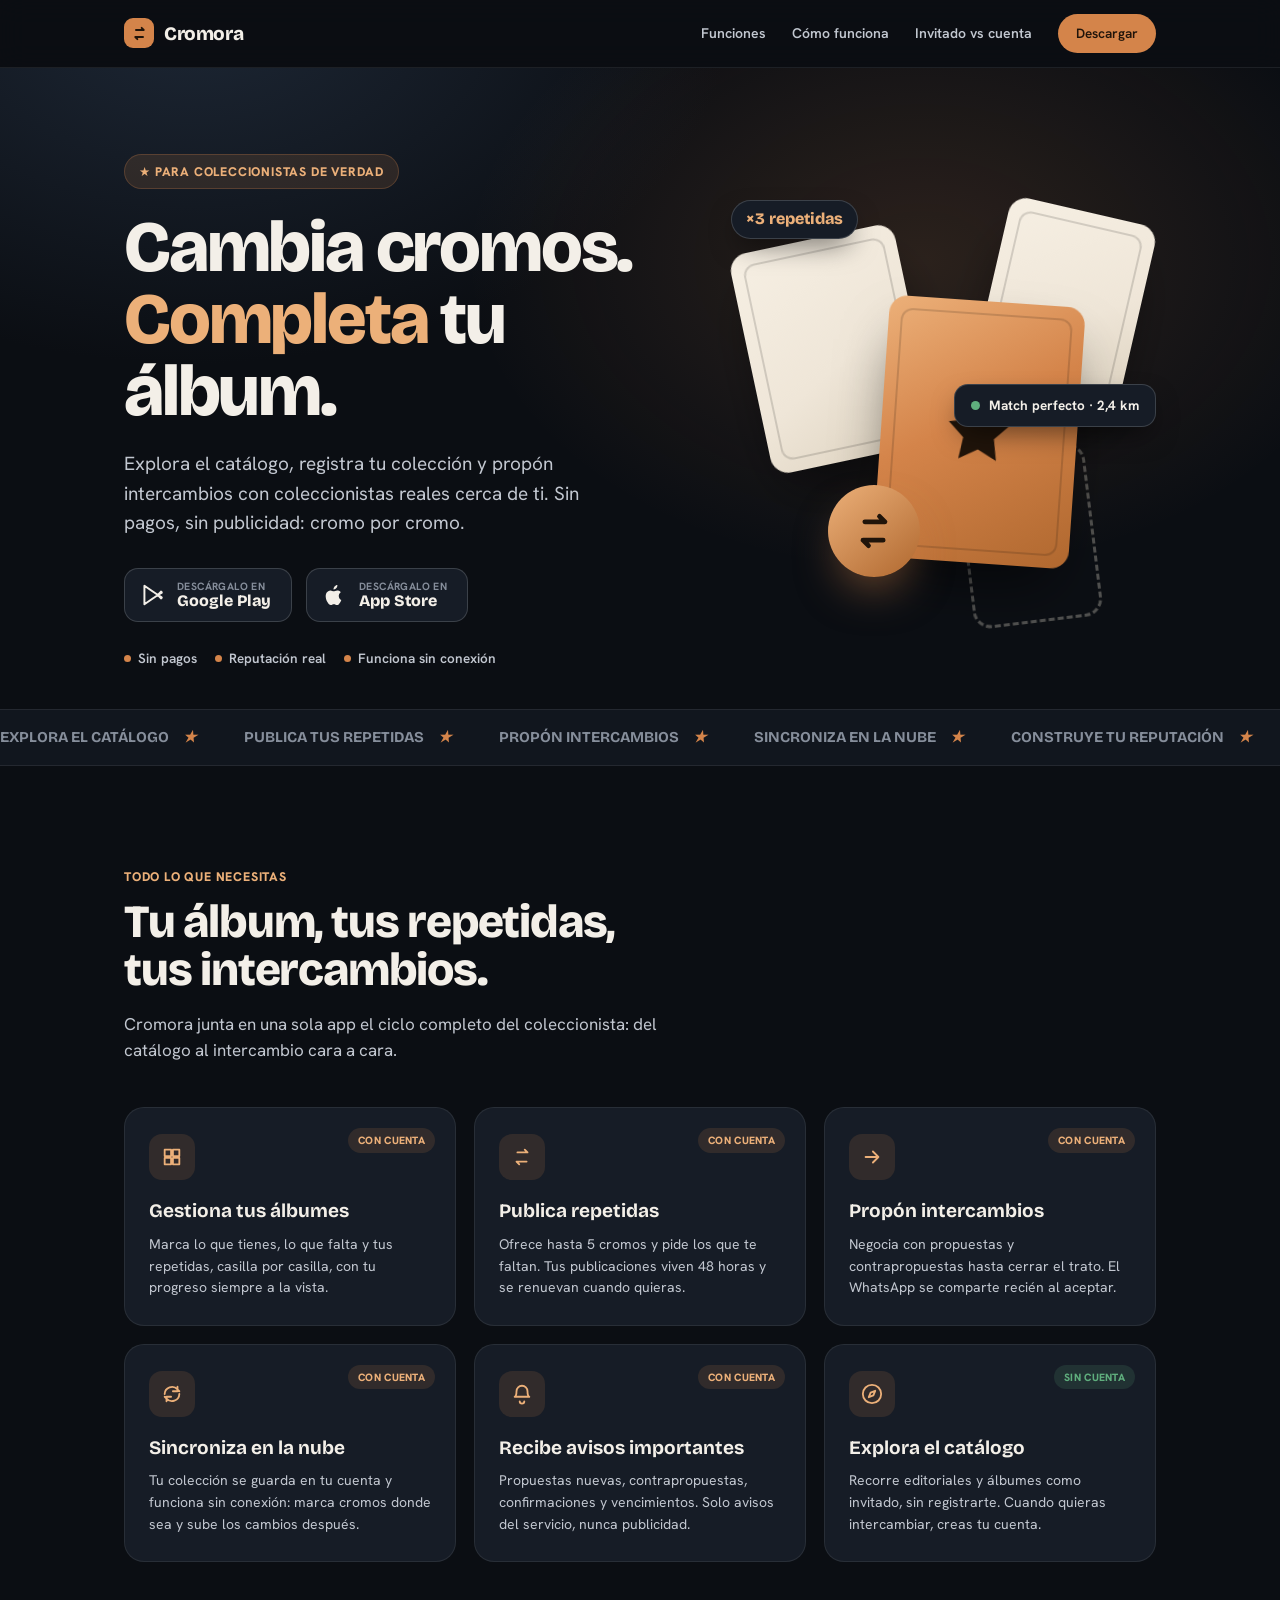
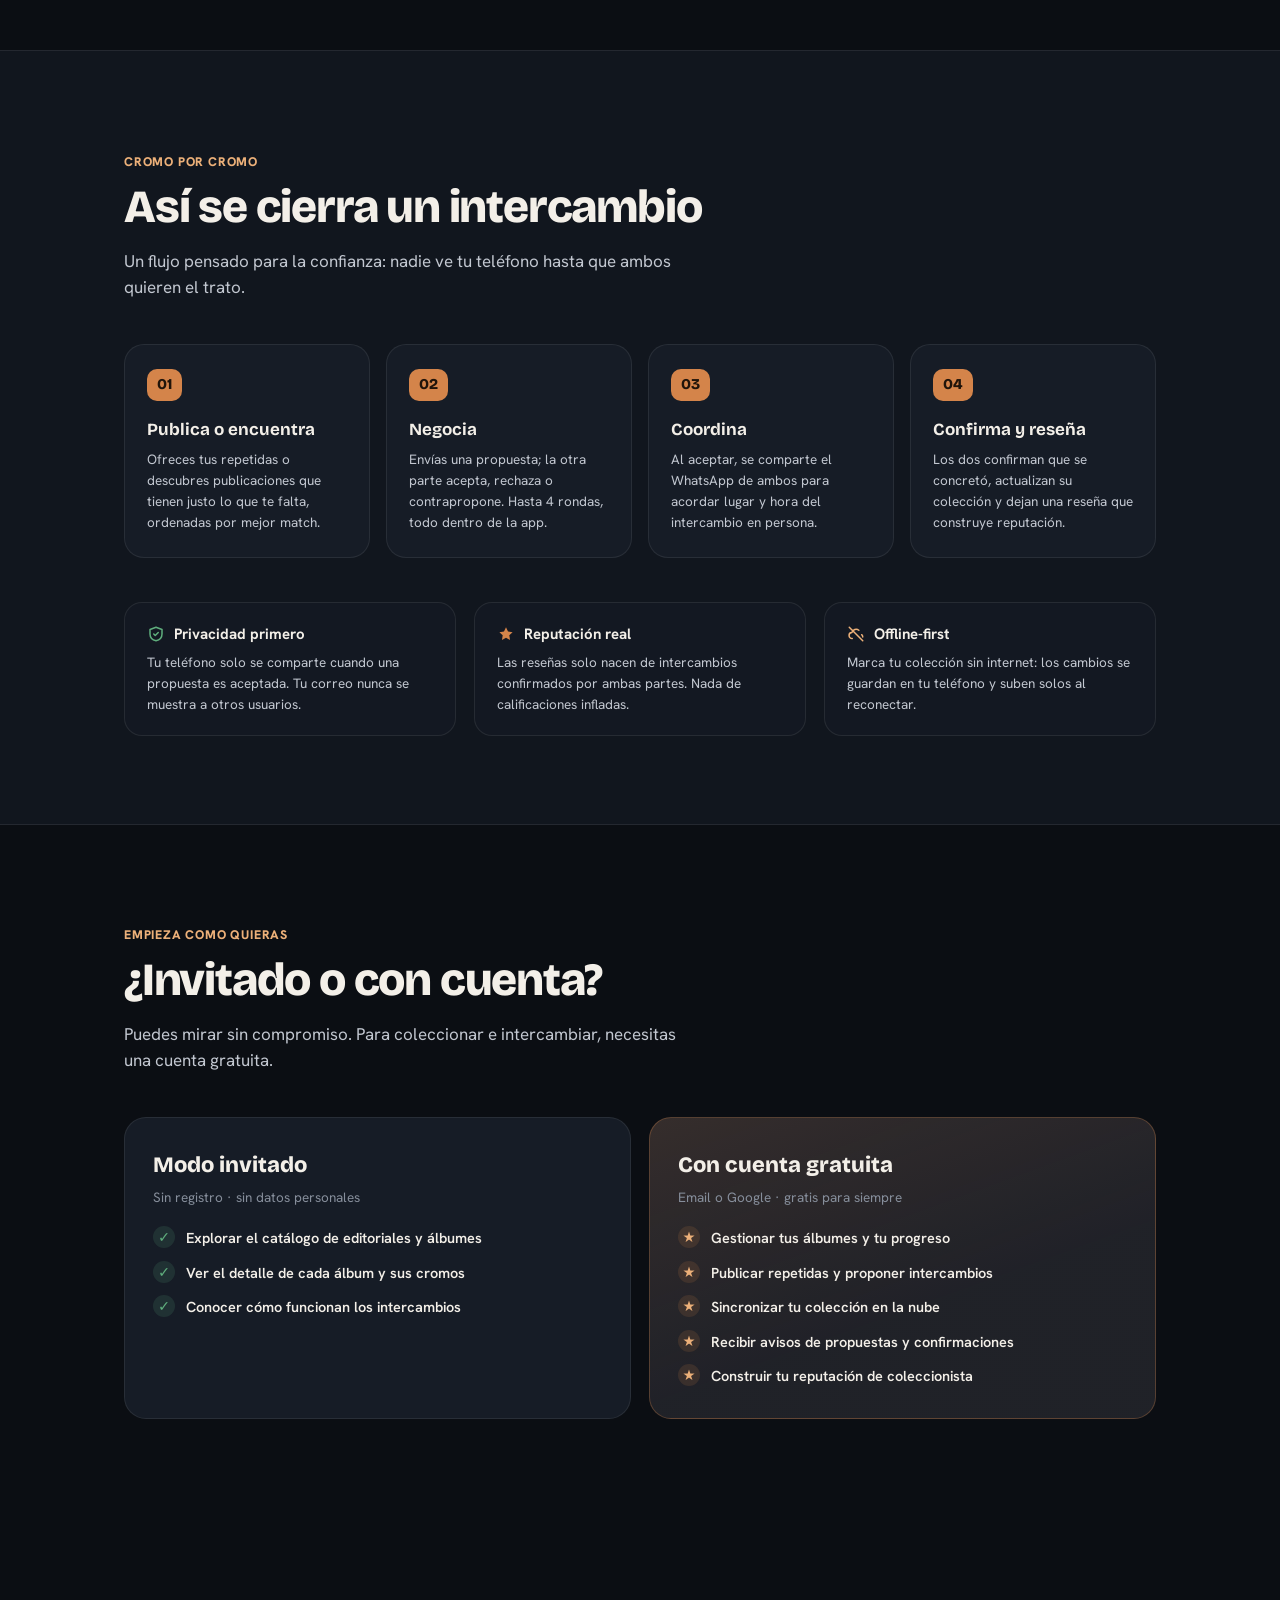
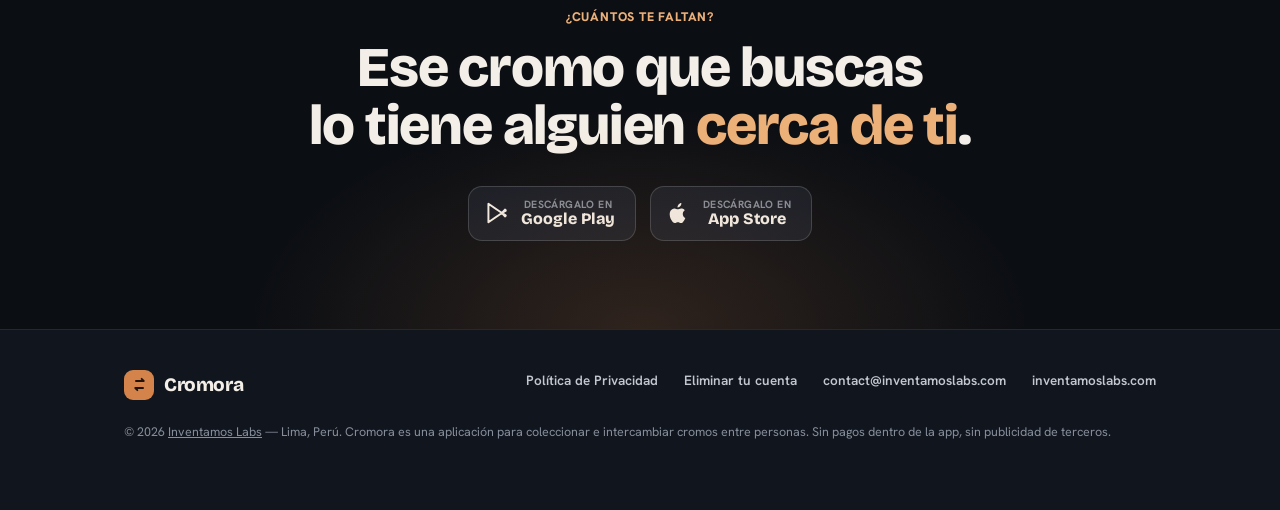
==== commit d0375ee7: "feat: update email to send email" ====
--- a/cromora.html
+++ b/cromora.html
@@ -381,7 +381,7 @@
       <div class="foot-links">
         <a href="./privacy-policy.html">Política de Privacidad</a>
         <a href="./eliminar-cuenta.html">Eliminar tu cuenta</a>
-        <a href="/cdn-cgi/l/email-protection#92e1fde2fde0e6f7d2fbfce4f7fce6f3fffde1fef3f0e1bcf1fdff"><span class="__cf_email__" data-cfemail="0a79657a65787e6f4a63647c6f647e6b676579666b687924696567">[email&#160;protected]</span></a>
+        <a href="mailto:contact@inventamoslabs.com"><span class="__cf_email__" data-cfemail="0a79657a65787e6f4a63647c6f647e6b676579666b687924696567">contact@inventamoslabs.com</span></a>
         <a href="https://inventamoslabs.com">inventamoslabs.com</a>
       </div>
     </div>
